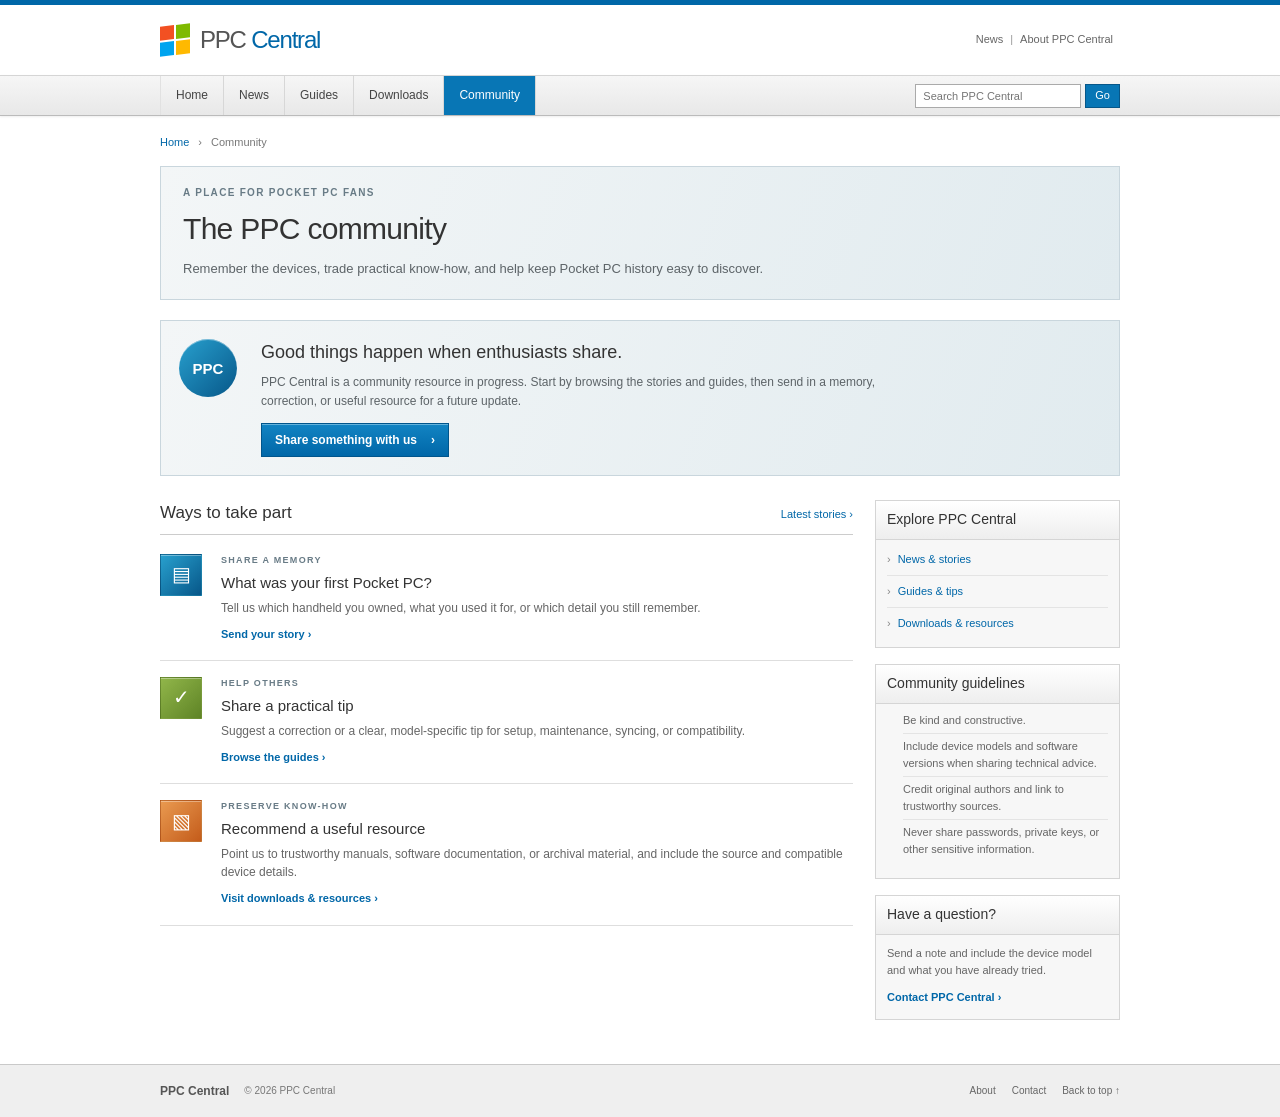
==== community.html @ 14df2f20 "Add PPC Central community page and homepage links" ====
<!doctype html>
<html lang="en">
<head>
  <meta charset="utf-8">
  <meta name="viewport" content="width=device-width, initial-scale=1">
  <meta name="description" content="Connect with Pocket PC fans, share device memories, and explore community resources at PPC Central.">
  <title>Community | PPC Central</title>
  <link rel="stylesheet" href="styles.css">
  <link rel="stylesheet" href="news-page.css">
  <link rel="stylesheet" href="community-page.css">
</head>
<body>
  <a class="skip-link" href="#main">Skip to content</a>
  <header class="site-header">
    <div class="utility wrap">
      <a class="brand" href="index.html" aria-label="PPC Central home"><span class="brand-mark" aria-hidden="true"><i></i><i></i><i></i><i></i></span><span class="brand-name">PPC <b>Central</b></span></a>
      <div class="utility-links"><a href="news.html">News</a><span>|</span><a href="index.html#about">About PPC Central</a></div>
    </div>
    <div class="nav-band">
      <nav class="main-nav wrap" aria-label="Main navigation">
        <a href="index.html">Home</a><a href="news.html">News</a><a href="guides.html">Guides</a>
        <a href="downloads.html">Downloads</a><a class="nav-home" href="community.html" aria-current="page">Community</a>
        <form class="search" role="search" action="#"><label class="visually-hidden" for="site-search">Search PPC Central</label><input id="site-search" type="search" placeholder="Search PPC Central"><button type="submit" aria-label="Search">Go</button></form>
      </nav>
    </div>
  </header>

  <main id="main" class="wrap news-page community-page">
    <div class="breadcrumb"><a href="index.html">Home</a><span aria-hidden="true">›</span><span>Community</span></div>
    <section class="news-intro" aria-labelledby="page-title">
      <p class="eyebrow">A PLACE FOR POCKET PC FANS</p>
      <h1 id="page-title">The PPC community</h1>
      <p>Remember the devices, trade practical know-how, and help keep Pocket PC history easy to discover.</p>
    </section>

    <section class="community-welcome" aria-labelledby="welcome-title">
      <div class="welcome-mark" aria-hidden="true">PPC</div>
      <div><h2 id="welcome-title">Good things happen when enthusiasts share.</h2><p>PPC Central is a community resource in progress. Start by browsing the stories and guides, then send in a memory, correction, or useful resource for a future update.</p><a class="button button-blue" href="mailto:hello@ppccentral.com?subject=PPC%20Central%20community">Share something with us <span aria-hidden="true">›</span></a></div>
    </section>

    <div class="community-grid">
      <section class="community-main" aria-label="Community highlights">
        <div class="section-heading"><h2>Ways to take part</h2><a href="news.html">Latest stories <span aria-hidden="true">›</span></a></div>
        <div class="participation-list">
          <article class="participation-card"><div class="participation-icon community-blue" aria-hidden="true">▤</div><div><p class="card-kicker">SHARE A MEMORY</p><h3>What was your first Pocket PC?</h3><p>Tell us which handheld you owned, what you used it for, or which detail you still remember.</p><a class="text-link" href="mailto:hello@ppccentral.com?subject=My%20Pocket%20PC%20memory">Send your story ›</a></div></article>
          <article class="participation-card"><div class="participation-icon community-green" aria-hidden="true">✓</div><div><p class="card-kicker">HELP OTHERS</p><h3>Share a practical tip</h3><p>Suggest a correction or a clear, model-specific tip for setup, maintenance, syncing, or compatibility.</p><a class="text-link" href="guides.html">Browse the guides ›</a></div></article>
          <article class="participation-card"><div class="participation-icon community-orange" aria-hidden="true">▧</div><div><p class="card-kicker">PRESERVE KNOW-HOW</p><h3>Recommend a useful resource</h3><p>Point us to trustworthy manuals, software documentation, or archival material, and include the source and compatible device details.</p><a class="text-link" href="downloads.html">Visit downloads &amp; resources ›</a></div></article>
        </div>
      </section>

      <aside class="news-sidebar" aria-label="Community links">
        <section class="news-sidebox"><h2>Explore PPC Central</h2><ul><li><a href="news.html">News &amp; stories</a></li><li><a href="guides.html">Guides &amp; tips</a></li><li><a href="downloads.html">Downloads &amp; resources</a></li></ul></section>
        <section class="news-sidebox community-note"><h2>Community guidelines</h2><ul><li>Be kind and constructive.</li><li>Include device models and software versions when sharing technical advice.</li><li>Credit original authors and link to trustworthy sources.</li><li>Never share passwords, private keys, or other sensitive information.</li></ul></section>
        <section class="news-sidebox side-callout"><h2>Have a question?</h2><p>Send a note and include the device model and what you have already tried.</p><a class="text-link" href="mailto:hello@ppccentral.com?subject=PPC%20Central%20question">Contact PPC Central ›</a></section>
      </aside>
    </div>
  </main>

  <footer class="site-footer"><div class="footer-inner wrap"><a class="footer-brand" href="index.html">PPC Central</a><span>© 2026 PPC Central</span><nav aria-label="Footer"><a href="index.html#about">About</a><a href="mailto:hello@ppccentral.com">Contact</a><a href="#main">Back to top ↑</a></nav></div></footer>
</body>
</html>
---- styles.css ----
/* PPC Central — a responsive, late-2000s-inspired homepage. */
:root {
  color-scheme: light;
  --ink: #333;
  --muted: #666;
  --blue: #0067a8;
  --deep-blue: #075789;
  --line: #d7d7d7;
  --page-width: 960px;
  font-family: Arial, Helvetica, sans-serif;
}
* { box-sizing: border-box; }
html { scroll-behavior: smooth; }
body { margin: 0; color: var(--ink); background: #fff; font-size: 13px; line-height: 1.55; }
a { color: #0067a8; text-decoration: none; }
a:hover { color: #00436f; text-decoration: underline; }
.wrap { width: min(var(--page-width), calc(100% - 36px)); margin-inline: auto; }
.visually-hidden, .skip-link:not(:focus) { position: absolute; width: 1px; height: 1px; padding: 0; margin: -1px; overflow: hidden; clip: rect(0,0,0,0); white-space: nowrap; border: 0; }
.skip-link:focus { position: fixed; z-index: 20; top: 8px; left: 8px; padding: 8px 12px; background: #fff; }
.site-header { border-top: 5px solid #0067a8; background: #fff; }
.utility { height: 70px; display: flex; align-items: center; justify-content: space-between; }
.brand { display: inline-flex; gap: 10px; align-items: center; color: #555; }
.brand:hover { text-decoration: none; }
.brand-name { font-size: 24px; letter-spacing: -1.2px; }
.brand-name b { color: #0067a8; font-weight: 400; }
.brand-mark { width: 30px; height: 30px; display: grid; grid-template-columns: repeat(2, 1fr); gap: 2px; transform: skewY(-7deg); }
.brand-mark i:nth-child(1) { background: #f25022; }.brand-mark i:nth-child(2) { background: #7fba00; }.brand-mark i:nth-child(3) { background: #00a4ef; }.brand-mark i:nth-child(4) { background: #ffb900; }
.utility-links { color: #999; font-size: 11px; }.utility-links a { color: #666; margin: 0 7px; }
.nav-band { background: linear-gradient(#f6f6f6, #e8e8e8); border-top: 1px solid #d5d5d5; border-bottom: 1px solid #bbb; box-shadow: 0 1px 2px #eee; }
.main-nav { min-height: 39px; display: flex; align-items: stretch; }
.main-nav > a { display: flex; align-items: center; padding: 0 15px; color: #444; border-right: 1px solid #d7d7d7; font-size: 12px; }
.main-nav > a:first-child { border-left: 1px solid #e1e1e1; }.main-nav > a:hover, .main-nav > .nav-home { color: #fff; background: #0876b5; text-decoration: none; }
.search { display: flex; align-items: center; gap: 4px; margin-left: auto; padding-left: 10px; }
.search input { width: 166px; height: 24px; border: 1px solid #aaa; padding: 3px 7px; font: inherit; font-size: 11px; background: #fff; }
.search button { height: 24px; padding: 0 9px; color: white; border: 1px solid #075789; background: #0876b5; font: inherit; font-size: 11px; cursor: pointer; }
.hero { min-height: 300px; margin-top: 18px; position: relative; overflow: hidden; display: grid; grid-template-columns: 1fr 0.9fr; background: linear-gradient(110deg, #f1f5f7, #dce8ee 58%, #b8d0df); border: 1px solid #c9d6dd; }
.hero-copy { z-index: 1; align-self: center; padding: 29px 0 31px 37px; max-width: 490px; }
.eyebrow, .card-kicker { color: #687b86; font-size: 10px; font-weight: bold; letter-spacing: 1.3px; margin: 0 0 9px; }
.hero h1 { margin: 0; color: #333; font-size: clamp(29px, 4vw, 42px); line-height: 1.08; letter-spacing: -1.5px; font-weight: 400; }
.hero h1 span { color: #0876b5; }
.hero-intro { max-width: 375px; margin: 14px 0 19px; color: #555; font-size: 14px; }
.button { min-height: 34px; display: inline-flex; align-items: center; justify-content: center; gap: 14px; padding: 0 13px; font-size: 12px; font-weight: bold; }
.button:hover { text-decoration: none; }.button-blue { color: white; border: 1px solid #00558c; background: linear-gradient(#1284c3, #0067a8); box-shadow: inset 0 1px #63b2db; }.button-blue:hover { color: white; background: #005b94; }
.hero-art { position: relative; min-height: 298px; overflow: hidden; background: radial-gradient(ellipse at 63% 58%, #f8fbfc 0, #d6e5ec 38%, transparent 69%); }
.sun-glow { position: absolute; width: 300px; height: 300px; right: 24px; top: 7px; border: 1px solid rgba(255,255,255,.7); border-radius: 50%; box-shadow: 0 0 0 18px rgba(255,255,255,.12), 0 0 0 45px rgba(255,255,255,.1); }
.device { position: absolute; border: 5px solid #555e62; border-radius: 17px; background: linear-gradient(120deg, #d4d7d5, #858e90); box-shadow: 7px 12px 19px rgba(32,54,67,.3), inset 1px 1px 2px #fff; }
.device-back { width: 115px; height: 205px; top: 55px; left: 42%; transform: rotate(12deg); opacity: .8; }
.device-front { width: 137px; height: 235px; top: 39px; left: 57%; transform: rotate(-8deg); }
.device-screen { position: absolute; top: 14px; left: 12px; right: 12px; height: 125px; display: grid; place-items: center; color: #fff; background: linear-gradient(145deg, #7d9a9f, #385c66); border: 4px solid #343b3c; font-size: 25px; font-weight: bold; text-shadow: 1px 2px #333; }
.screen-front { height: 145px; align-content: center; gap: 4px; color: #173847; background: linear-gradient(150deg, #e7f2eb, #9fbda8); text-shadow: none; font-size: 11px; }.screen-front b { font-size: 13px; }.screen-front small { margin-top: 13px; font-size: 9px; }
.device-keys { position: absolute; top: 151px; left: 14px; right: 14px; height: 29px; border-radius: 3px; background: repeating-linear-gradient(90deg, #555 0 13px, #aaa 13px 15px); }
.device-front .device-keys { top: 169px; }.device-button { position: absolute; bottom: 8px; left: 50%; width: 18px; height: 11px; margin-left: -9px; border-radius: 50%; background: #667072; border: 1px solid #404749; }
.art-caption { position: absolute; right: 20px; bottom: 11px; color: #60737b; font-size: 10px; font-style: italic; }
.content-grid { display: grid; grid-template-columns: minmax(0, 1.75fr) minmax(230px, .9fr); gap: 24px; padding: 22px 0 24px; }
.section-heading { display: flex; align-items: baseline; justify-content: space-between; border-bottom: 1px solid #ccc; margin-bottom: 3px; }
.section-heading h2, .side-panel h2, .quick-links h2 { margin: 0; padding: 0 0 7px; font-size: 17px; font-weight: 400; color: #333; }.section-heading > a { font-size: 11px; }
.feature-card { display: grid; grid-template-columns: 91px 1fr; gap: 14px; padding: 17px 0; border-bottom: 1px solid #ddd; }
.feature-icon { height: 72px; display: grid; place-items: center; font-size: 34px; color: white; }.icon-blue { background: linear-gradient(135deg, #22a2d4, #075789); }
.feature-card h3, .small-card h3, .side-panel h3 { margin: 0 0 5px; font-size: 15px; line-height: 1.3; }.feature-card p:not(.card-kicker), .small-card p, .side-panel p { margin: 5px 0 8px; color: #666; font-size: 12px; }.feature-card .card-kicker { margin-bottom: 4px; font-size: 9px; }.text-link { font-size: 11px; font-weight: bold; }
.tile-row { display: grid; grid-template-columns: 1fr 1fr; gap: 20px; padding-top: 16px; }
.small-card { min-height: 150px; }.tile-icon { width: 35px; height: 35px; margin-bottom: 8px; display: grid; place-items: center; color: #fff; font-size: 20px; }.tile-green { background: #7a9d2b; }.tile-orange { background: #d87627; }
.side-panel { border: 1px solid #d1d1d1; background: #f7f7f7; }.side-panel h2 { padding: 8px 11px; border-bottom: 1px solid #d1d1d1; background: linear-gradient(#fff, #eee); font-size: 14px; }.side-panel-body { min-height: 143px; padding: 13px 12px 14px; }.community-badge { float: right; width: 50px; height: 50px; display: grid; place-items: center; margin: 0 0 8px 10px; color: white; background: linear-gradient(135deg, #72a8c5, #145d83); font-size: 14px; font-weight: bold; border-radius: 50%; }.side-panel h3 { font-size: 13px; }.side-panel p { font-size: 11px; }
.quick-links { margin-top: 17px; }.quick-links h2 { border-bottom: 1px solid #ccc; font-size: 15px; }.quick-links ul { list-style: none; margin: 0; padding: 2px 0; }.quick-links li { border-bottom: 1px solid #e3e3e3; }.quick-links a { display: block; padding: 6px 3px; font-size: 11px; }.quick-links li a::before { content: "›"; margin-right: 8px; color: #888; }
.latest-section { margin: 0 0 22px; }
.latest-grid { display: grid; grid-template-columns: repeat(3, minmax(0, 1fr)); gap: 14px; padding-top: 14px; }
.latest-card { min-height: 205px; padding: 14px; border: 1px solid #d7d7d7; background: linear-gradient(#fff, #f7f7f7); }
.latest-icon { width: 36px; height: 36px; display: grid; place-items: center; margin-bottom: 11px; color: #fff; font-size: 19px; }
.latest-blue { background: linear-gradient(135deg, #22a2d4, #075789); }
.latest-green { background: linear-gradient(135deg, #91b64a, #5f8426); }
.latest-orange { background: linear-gradient(135deg, #e99a50, #c45c1b); }
.latest-card .card-kicker { margin-bottom: 5px; font-size: 9px; }
.latest-card h3 { margin: 0 0 6px; font-size: 14px; line-height: 1.35; }
.latest-card p:not(.card-kicker) { margin: 0 0 10px; color: #666; font-size: 11px; }
.bottom-callout { display: flex; align-items: center; gap: 15px; padding: 14px 18px; margin-bottom: 24px; border: 1px solid #d2d2d2; background: linear-gradient(100deg, #f5f5f5, #e8eef1); }.callout-symbol { width: 37px; height: 37px; display: grid; place-items: center; flex: 0 0 auto; color: white; background: #5993b2; font-size: 20px; }.bottom-callout h2 { margin: 0 0 2px; font-size: 14px; }.bottom-callout p { margin: 0; color: #666; font-size: 11px; }.button-light { margin-left: auto; flex: 0 0 auto; color: #444; border: 1px solid #aaa; background: linear-gradient(#fff, #e7e7e7); }.button-light:hover { color: #222; background: #fff; }
.site-footer { border-top: 1px solid #c9c9c9; background: #efefef; color: #777; font-size: 10px; }.footer-inner { min-height: 52px; display: flex; align-items: center; gap: 15px; }.footer-brand { color: #555; font-size: 12px; font-weight: bold; }.footer-inner nav { display: flex; gap: 16px; margin-left: auto; }.footer-inner nav a { color: #666; }
@media (max-width: 700px) {
  .utility { height: 60px; }.main-nav { flex-wrap: wrap; }.main-nav > a { min-height: 39px; padding-inline: 12px; }.search { min-height: 39px; flex: 1 1 100%; padding: 5px 0; border-top: 1px solid #ddd; }.search input { flex: 1; width: auto; }
  .hero { grid-template-columns: 1fr; }.hero-copy { padding: 28px 25px 22px; }.hero-art { min-height: 185px; }.device-back { top: 1px; left: 38%; transform: scale(.78) rotate(12deg); transform-origin: top left; }.device-front { top: -5px; left: 57%; transform: scale(.78) rotate(-8deg); transform-origin: top left; }.sun-glow { top: -70px; }
  .content-grid { grid-template-columns: 1fr; gap: 20px; }.side-column { display: grid; grid-template-columns: 1fr 1fr; gap: 18px; align-items: start; }.quick-links { margin-top: 0; }
  .latest-grid { grid-template-columns: 1fr 1fr; }
}
@media (max-width: 480px) {
  .wrap { width: min(100% - 24px, var(--page-width)); }.utility-links { display: none; }.main-nav > a { flex: 1; justify-content: center; padding-inline: 5px; font-size: 11px; }.hero { margin-top: 12px; }.hero h1 { font-size: 34px; }.tile-row, .side-column, .latest-grid { grid-template-columns: 1fr; }.small-card { min-height: 0; padding-bottom: 12px; border-bottom: 1px solid #ddd; }.bottom-callout { align-items: flex-start; flex-wrap: wrap; }.bottom-callout > div:nth-child(2) { flex: 1; }.button-light { margin-left: 52px; }.footer-inner { padding: 12px 0; flex-wrap: wrap; }.footer-inner nav { width: 100%; margin-left: 0; }
}
@media (prefers-reduced-motion: reduce) { html { scroll-behavior: auto; } }
<link rel="stylesheet" href="news-icon.css">
---- news-page.css ----
/* News index page — PPC Central classic portal styling. */
.news-page { padding-top: 18px; }
.breadcrumb { display: flex; gap: 9px; align-items: center; margin: 0 0 15px; color: #777; font-size: 11px; }
.breadcrumb a { color: #0067a8; }
.news-intro { padding: 18px 22px 20px; border: 1px solid #c9d6dd; background: linear-gradient(110deg, #f3f6f7, #e1ebef); }
.news-intro .eyebrow { margin-bottom: 5px; }
.news-intro h1 { margin: 0; color: #333; font-size: 30px; font-weight: 400; letter-spacing: -.7px; }
.news-intro > p:last-child { margin: 7px 0 0; color: #5d6468; font-size: 13px; }
.news-layout { display: grid; grid-template-columns: minmax(0, 1fr) 245px; gap: 22px; padding: 20px 0 28px; }
.news-feed { min-width: 0; }
.news-article { display: grid; grid-template-columns: 63px minmax(0, 1fr); gap: 14px; padding: 17px 0; border-bottom: 1px solid #dedede; }
.news-article:first-child { padding-top: 2px; }
.news-article h2 { margin: 0 0 6px; font-size: 17px; line-height: 1.3; font-weight: 400; }
.news-article p:not(.card-kicker) { margin: 0 0 8px; color: #666; font-size: 12px; line-height: 1.55; }
.article-icon { width: 58px; height: 58px; display: grid; place-items: center; color: #fff; font-size: 27px; border: 1px solid rgba(0,0,0,.1); box-shadow: inset 0 1px rgba(255,255,255,.35); }
.article-blue { background: linear-gradient(135deg, #28a0ce, #075789); }
.article-green { background: linear-gradient(135deg, #91b64a, #5f8426); }
.article-orange { background: linear-gradient(135deg, #e99a50, #c45c1b); }
.article-copy .card-kicker { margin: 0 0 4px; font-size: 9px; }
.news-sidebar { padding-top: 0; }
.news-sidebox { margin-bottom: 16px; border: 1px solid #d5d5d5; background: #f7f7f7; }
.news-sidebox h2 { margin: 0; padding: 8px 11px; border-bottom: 1px solid #d5d5d5; background: linear-gradient(#fff, #eee); color: #333; font-size: 14px; font-weight: 400; }
.news-sidebox ul { margin: 0; padding: 4px 11px 8px; list-style: none; }
.news-sidebox li { border-bottom: 1px solid #e4e4e4; }
.news-sidebox li:last-child { border-bottom: 0; }
.news-sidebox li a { display: block; padding: 7px 0; font-size: 11px; }
.news-sidebox li a::before { content: "›"; margin-right: 7px; color: #888; }
.side-callout { padding-bottom: 12px; }
.side-callout p { margin: 10px 11px 8px; color: #666; font-size: 11px; }
.side-callout .text-link { margin-left: 11px; }
@media (max-width: 700px) {
  .news-layout { grid-template-columns: 1fr; gap: 12px; }
  .news-sidebar { display: grid; grid-template-columns: 1fr 1fr; gap: 14px; }
}
@media (max-width: 480px) {
  .news-intro { padding: 16px; }
  .news-intro h1 { font-size: 26px; }
  .news-article { grid-template-columns: 48px minmax(0, 1fr); gap: 11px; }
  .article-icon { width: 46px; height: 46px; font-size: 22px; }
  .news-sidebar { grid-template-columns: 1fr; gap: 0; }
}
---- community-page.css ----
/* Community page details. */
.community-welcome { display: grid; grid-template-columns: 66px minmax(0, 1fr); gap: 16px; align-items: start; margin: 20px 0 24px; padding: 18px; border: 1px solid #c9d6dd; background: linear-gradient(110deg, #f3f6f7, #e1ebef); }
.welcome-mark { width: 58px; height: 58px; display: grid; place-items: center; color: #fff; background: linear-gradient(135deg, #28a0ce, #075789); border-radius: 50%; font-size: 15px; font-weight: bold; box-shadow: inset 0 1px rgba(255,255,255,.4); }
.community-welcome h2 { margin: 0 0 6px; color: #333; font-size: 18px; font-weight: 400; }
.community-welcome p { max-width: 650px; margin: 0 0 13px; color: #5d6468; font-size: 12px; }
.community-grid { display: grid; grid-template-columns: minmax(0, 1fr) 245px; gap: 22px; padding: 0 0 28px; }
.community-main { min-width: 0; }
.participation-list { display: grid; }
.participation-card { display: grid; grid-template-columns: 48px minmax(0, 1fr); gap: 13px; padding: 16px 0; border-bottom: 1px solid #dedede; }
.participation-icon { width: 42px; height: 42px; display: grid; place-items: center; color: #fff; border: 1px solid rgba(0,0,0,.1); box-shadow: inset 0 1px rgba(255,255,255,.35); font-size: 20px; }
.community-blue { background: linear-gradient(135deg, #28a0ce, #075789); }
.community-green { background: linear-gradient(135deg, #91b64a, #5f8426); }
.community-orange { background: linear-gradient(135deg, #e99a50, #c45c1b); }
.participation-card .card-kicker { margin: 0 0 3px; font-size: 9px; }
.participation-card h3 { margin: 0 0 5px; font-size: 15px; font-weight: 400; }
.participation-card p:not(.card-kicker) { margin: 0 0 7px; color: #666; font-size: 12px; line-height: 1.5; }
.community-note { padding-bottom: 8px; }
.community-note ul { padding-left: 27px; color: #666; font-size: 11px; line-height: 1.55; }
.community-note li { padding: 4px 0; }
@media (max-width: 700px) {
  .community-grid { grid-template-columns: 1fr; gap: 12px; }
  .community-grid .news-sidebar { display: grid; grid-template-columns: 1fr 1fr; gap: 14px; }
}
@media (max-width: 480px) {
  .community-welcome { grid-template-columns: 42px minmax(0, 1fr); gap: 11px; padding: 13px; }
  .welcome-mark { width: 40px; height: 40px; font-size: 11px; }
  .community-welcome h2 { font-size: 16px; }
  .participation-card { grid-template-columns: 40px minmax(0, 1fr); gap: 10px; }
  .participation-icon { width: 36px; height: 36px; font-size: 17px; }
  .community-grid .news-sidebar { grid-template-columns: 1fr; gap: 0; }
}
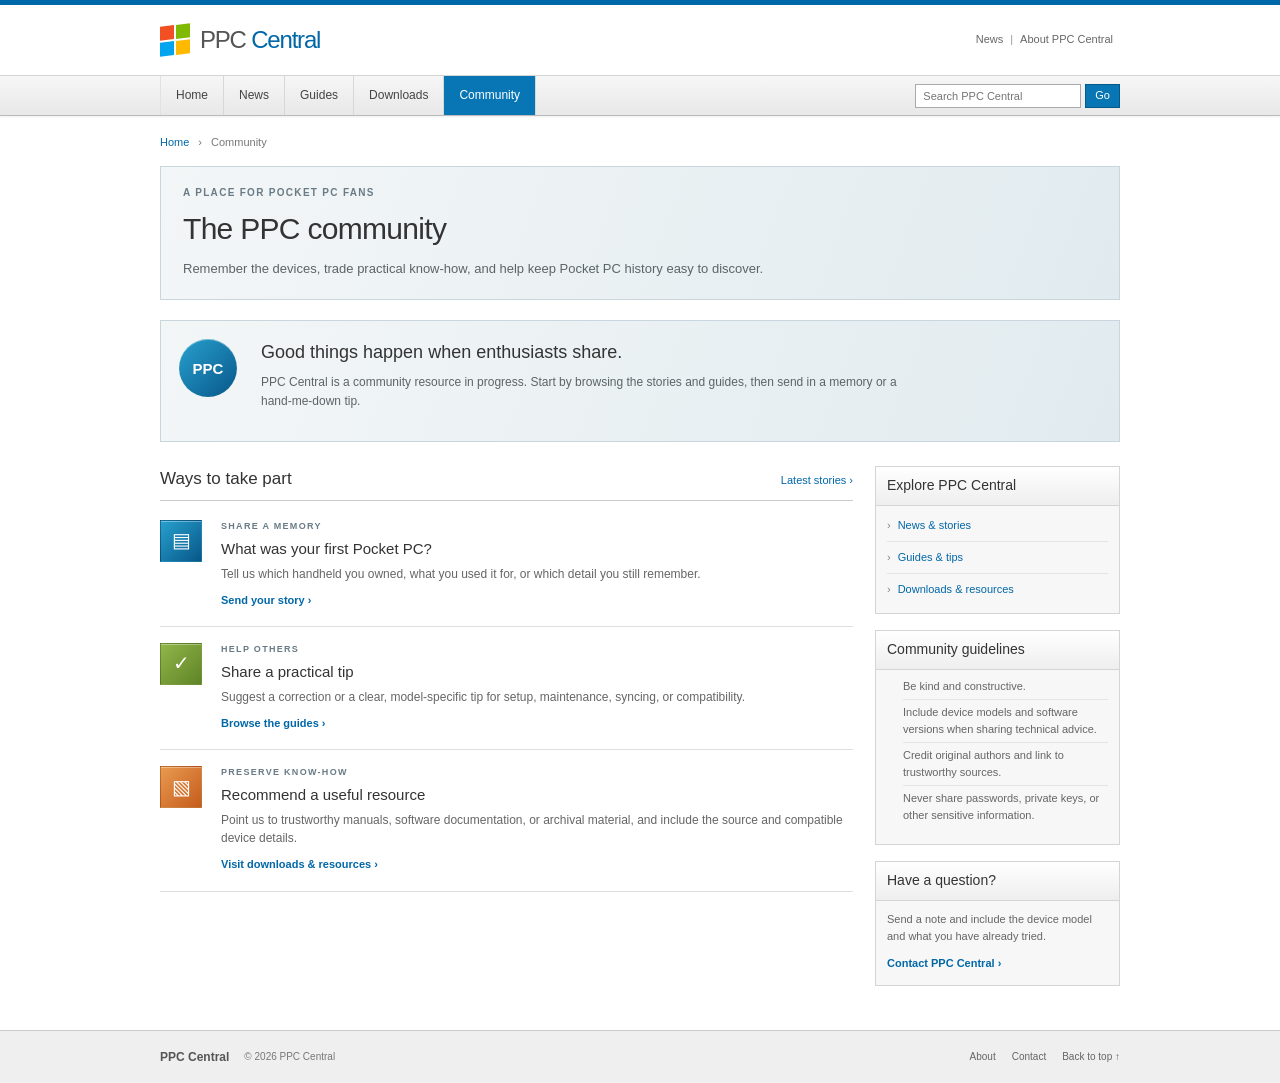
==== commit 28604614: "Update all PPC Central contact emails to the new Mozmail address" ====
--- a/community.html
+++ b/community.html
@@ -35,14 +35,14 @@
 
     <section class="community-welcome" aria-labelledby="welcome-title">
       <div class="welcome-mark" aria-hidden="true">PPC</div>
-      <div><h2 id="welcome-title">Good things happen when enthusiasts share.</h2><p>PPC Central is a community resource in progress. Start by browsing the stories and guides, then send in a memory, correction, or useful resource for a future update.</p><a class="button button-blue" href="mailto:hello@ppccentral.com?subject=PPC%20Central%20community">Share something with us <span aria-hidden="true">›</span></a></div>
+      <div><h2 id="welcome-title">Good things happen when enthusiasts share.</h2><p>PPC Central is a community resource in progress. Start by browsing the stories and guides, then send in a memory or a hand-me-down tip.</p></div>
     </section>
 
     <div class="community-grid">
       <section class="community-main" aria-label="Community highlights">
         <div class="section-heading"><h2>Ways to take part</h2><a href="news.html">Latest stories <span aria-hidden="true">›</span></a></div>
         <div class="participation-list">
-          <article class="participation-card"><div class="participation-icon community-blue" aria-hidden="true">▤</div><div><p class="card-kicker">SHARE A MEMORY</p><h3>What was your first Pocket PC?</h3><p>Tell us which handheld you owned, what you used it for, or which detail you still remember.</p><a class="text-link" href="mailto:hello@ppccentral.com?subject=My%20Pocket%20PC%20memory">Send your story ›</a></div></article>
+          <article class="participation-card"><div class="participation-icon community-blue" aria-hidden="true">▤</div><div><p class="card-kicker">SHARE A MEMORY</p><h3>What was your first Pocket PC?</h3><p>Tell us which handheld you owned, what you used it for, or which detail you still remember.</p><a class="text-link" href="mailto:psc3u1w4z@mozmail.com?subject=My%20Pocket%20PC%20memory">Send your story ›</a></div></article>
           <article class="participation-card"><div class="participation-icon community-green" aria-hidden="true">✓</div><div><p class="card-kicker">HELP OTHERS</p><h3>Share a practical tip</h3><p>Suggest a correction or a clear, model-specific tip for setup, maintenance, syncing, or compatibility.</p><a class="text-link" href="guides.html">Browse the guides ›</a></div></article>
           <article class="participation-card"><div class="participation-icon community-orange" aria-hidden="true">▧</div><div><p class="card-kicker">PRESERVE KNOW-HOW</p><h3>Recommend a useful resource</h3><p>Point us to trustworthy manuals, software documentation, or archival material, and include the source and compatible device details.</p><a class="text-link" href="downloads.html">Visit downloads &amp; resources ›</a></div></article>
         </div>
@@ -51,11 +51,11 @@
       <aside class="news-sidebar" aria-label="Community links">
         <section class="news-sidebox"><h2>Explore PPC Central</h2><ul><li><a href="news.html">News &amp; stories</a></li><li><a href="guides.html">Guides &amp; tips</a></li><li><a href="downloads.html">Downloads &amp; resources</a></li></ul></section>
         <section class="news-sidebox community-note"><h2>Community guidelines</h2><ul><li>Be kind and constructive.</li><li>Include device models and software versions when sharing technical advice.</li><li>Credit original authors and link to trustworthy sources.</li><li>Never share passwords, private keys, or other sensitive information.</li></ul></section>
-        <section class="news-sidebox side-callout"><h2>Have a question?</h2><p>Send a note and include the device model and what you have already tried.</p><a class="text-link" href="mailto:hello@ppccentral.com?subject=PPC%20Central%20question">Contact PPC Central ›</a></section>
+        <section class="news-sidebox side-callout"><h2>Have a question?</h2><p>Send a note and include the device model and what you have already tried.</p><a class="text-link" href="mailto:psc3u1w4z@mozmail.com?subject=PPC%20Central%20question">Contact PPC Central ›</a></section>
       </aside>
     </div>
   </main>
 
-  <footer class="site-footer"><div class="footer-inner wrap"><a class="footer-brand" href="index.html">PPC Central</a><span>© 2026 PPC Central</span><nav aria-label="Footer"><a href="index.html#about">About</a><a href="mailto:hello@ppccentral.com">Contact</a><a href="#main">Back to top ↑</a></nav></div></footer>
+  <footer class="site-footer"><div class="footer-inner wrap"><a class="footer-brand" href="index.html">PPC Central</a><span>© 2026 PPC Central</span><nav aria-label="Footer"><a href="index.html#about">About</a><a href="mailto:psc3u1w4z@mozmail.com">Contact</a><a href="#main">Back to top ↑</a></nav></div></footer>
 </body>
 </html>
